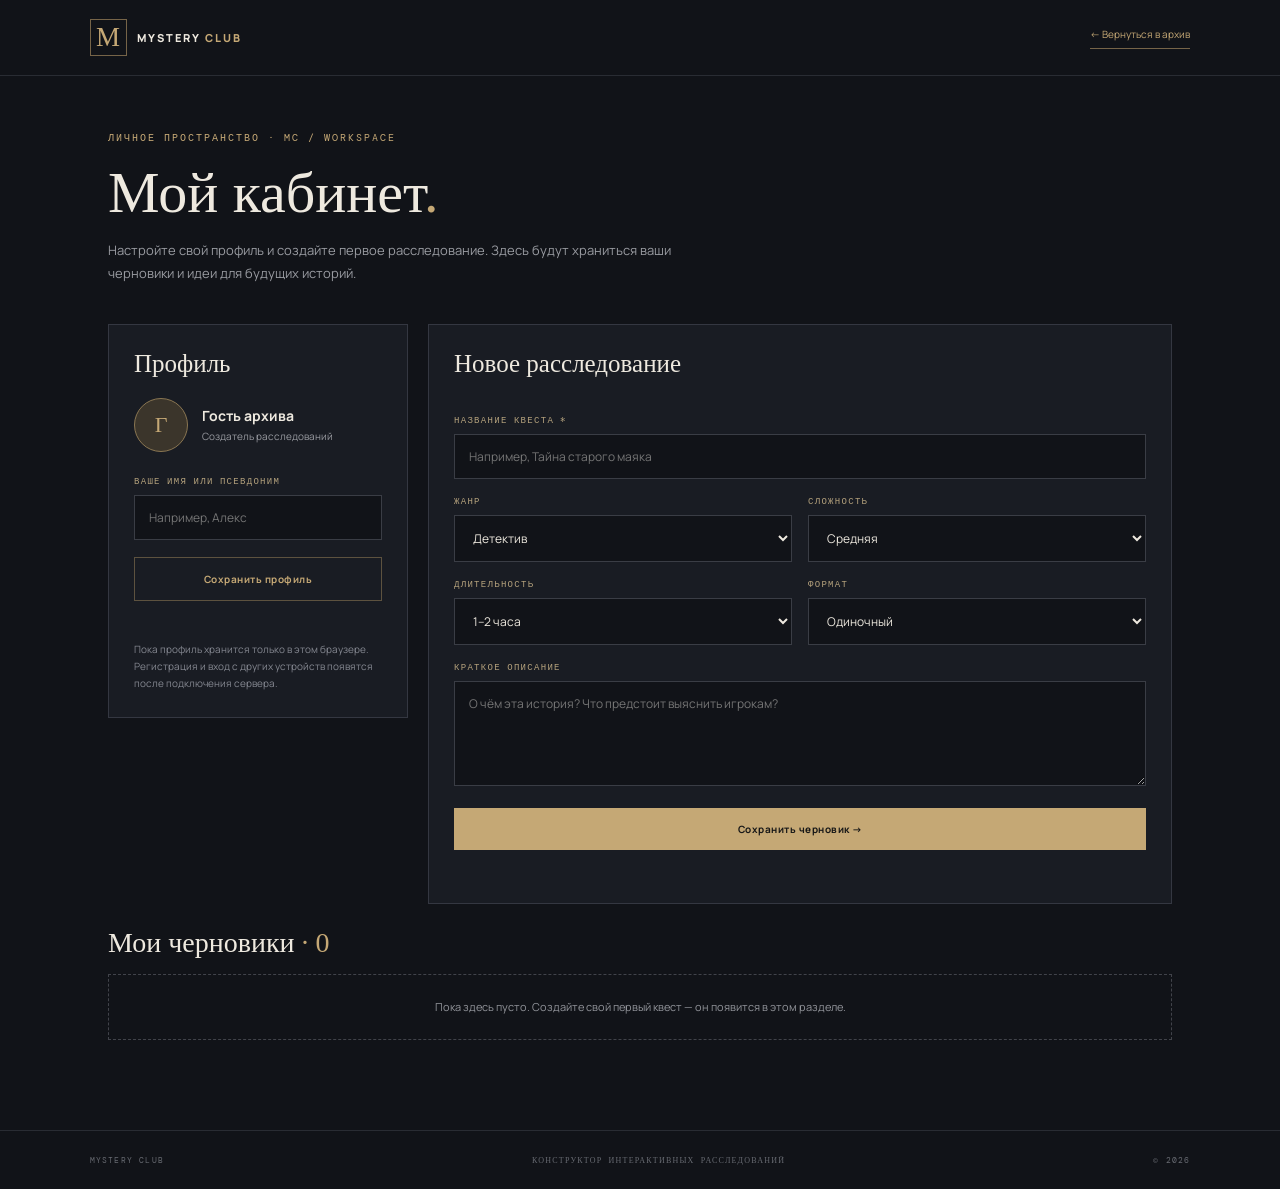
==== workspace/index.html @ 59285445 "Add personal workspace and quest draft builder" ====
<!doctype html>
<html lang="ru">
<head>
<meta charset="UTF-8">
<meta name="viewport" content="width=device-width, initial-scale=1">
<meta name="theme-color" content="#111318">
<title>Мой кабинет — Mystery Club</title>
<link rel="preconnect" href="https://fonts.googleapis.com">
<link rel="preconnect" href="https://fonts.gstatic.com" crossorigin>
<link href="https://fonts.googleapis.com/css2?family=DM+Mono:wght@400;500&family=Manrope:wght@400;500;600;700;800&display=swap" rel="stylesheet">
<style>
:root{--bg:#111318;--panel:#191c23;--panel2:#20242d;--text:#eee9df;--muted:#999ba1;--gold:#c5a875;--line:#343741;--serif:Georgia,'Times New Roman',serif}
*{box-sizing:border-box}body{margin:0;background:var(--bg);color:var(--text);font-family:Manrope,Arial,sans-serif}
.top{height:76px;padding:0 7%;display:flex;align-items:center;justify-content:space-between;border-bottom:1px solid #292c33}
.brand{display:flex;gap:10px;align-items:center;color:var(--text);text-decoration:none}.mark{width:37px;height:37px;border:1px solid #766448;color:var(--gold);display:grid;place-items:center;font:27px Georgia}.brand-name{font-size:11px;font-weight:800;letter-spacing:2px}.brand-name span{color:var(--gold);margin-left:4px}
.back{font-size:10px;color:var(--gold);text-decoration:none;border-bottom:1px solid #766448;padding-bottom:7px}
main{max-width:1120px;margin:auto;padding:55px 28px 90px}.eyebrow{font:10px 'DM Mono',monospace;letter-spacing:2px;color:var(--gold)}
h1{font:clamp(38px,6vw,58px) Georgia,serif;font-weight:400;margin:15px 0 10px}.intro{color:var(--muted);font-size:13px;line-height:1.8;max-width:620px;margin-bottom:38px}
.layout{display:grid;grid-template-columns:300px 1fr;gap:20px;align-items:start}.panel{background:var(--panel);border:1px solid var(--line);padding:25px}.panel h2{font:25px Georgia,serif;font-weight:400;margin:0 0 20px}.profile-top{display:flex;gap:14px;align-items:center;margin-bottom:23px}.avatar{width:54px;height:54px;border-radius:50%;background:#3b352b;border:1px solid #8a7652;display:grid;place-items:center;color:var(--gold);font:22px Georgia}.profile-name{font-size:14px;font-weight:700}.profile-note{font-size:10px;color:var(--muted);margin-top:4px}
label{display:block;font:9px 'DM Mono',monospace;letter-spacing:1.3px;color:#b5a27d;margin:16px 0 8px}
input,textarea,select{width:100%;background:#111318;border:1px solid #3a3d45;color:var(--text);padding:13px 14px;font:12px Manrope,Arial;outline:none;border-radius:0}
input:focus,textarea:focus,select:focus{border-color:var(--gold)}textarea{min-height:105px;resize:vertical}select{color-scheme:dark}
button{border:0;cursor:pointer;font:700 10px Manrope,Arial;letter-spacing:.5px;padding:14px 17px}
.primary{background:var(--gold);color:#171717}.secondary{background:transparent;border:1px solid #5d523f;color:var(--gold)}
.full{width:100%;margin-top:17px}.form-grid{display:grid;grid-template-columns:1fr 1fr;gap:0 16px}.span2{grid-column:1/-1}
.hint{font-size:10px;color:#858891;line-height:1.7;margin:12px 0 0}
.status{min-height:18px;color:#c5a875;font-size:11px;margin-top:10px}
.saved{margin-top:22px}.saved h2{margin-bottom:15px}.quest{border:1px solid #393c44;padding:16px;margin-top:10px;background:#15171d}.quest-head{display:flex;justify-content:space-between;gap:12px}.quest-title{font:20px Georgia,serif}.quest-meta{font:8px 'DM Mono';color:var(--gold);letter-spacing:1px;margin-top:8px}.quest-desc{font-size:11px;line-height:1.7;color:#a5a6aa;margin:12px 0}.delete{background:transparent;border:1px solid #5b4140;color:#c58f83;padding:7px 10px;font-size:9px;align-self:flex-start}.empty{border:1px dashed #41434a;padding:22px;color:#92949a;font-size:11px;line-height:1.8;text-align:center}
footer{border-top:1px solid #292c33;padding:24px 7%;color:#686b72;font:8px 'DM Mono';letter-spacing:1.2px;display:flex;justify-content:space-between}
@media(max-width:760px){.top{padding:0 6%;height:68px}main{padding:40px 6% 65px}.layout{grid-template-columns:1fr}.panel{padding:21px}.form-grid{grid-template-columns:1fr}.span2{grid-column:auto}footer{gap:10px;flex-wrap:wrap}}
</style>
</head>
<body>
<header class="top"><a class="brand" href="../"><span class="mark">M</span><span class="brand-name">MYSTERY<span>CLUB</span></span></a><a class="back" href="../">← Вернуться в архив</a></header>
<main>
<div class="eyebrow">ЛИЧНОЕ ПРОСТРАНСТВО · MC / WORKSPACE</div>
<h1>Мой кабинет<span style="color:var(--gold)">.</span></h1>
<p class="intro">Настройте свой профиль и создайте первое расследование. Здесь будут храниться ваши черновики и идеи для будущих историй.</p>
<div class="layout">
<section class="panel">
<h2>Профиль</h2>
<div class="profile-top"><div class="avatar" id="avatar">Г</div><div><div class="profile-name" id="profileDisplay">Гость архива</div><div class="profile-note">Создатель расследований</div></div></div>
<form id="profileForm"><label for="displayName">ВАШЕ ИМЯ ИЛИ ПСЕВДОНИМ</label><input id="displayName" maxlength="32" placeholder="Например, Алекс" autocomplete="nickname"><button class="secondary full" type="submit">Сохранить профиль</button><div class="status" id="profileStatus" aria-live="polite"></div></form>
<p class="hint">Пока профиль хранится только в этом браузере. Регистрация и вход с других устройств появятся после подключения сервера.</p>
</section>
<section class="panel">
<h2>Новое расследование</h2>
<form id="questForm">
<div class="form-grid">
<div class="span2"><label for="questTitle">НАЗВАНИЕ КВЕСТА *</label><input id="questTitle" maxlength="70" required placeholder="Например, Тайна старого маяка"></div>
<div><label for="genre">ЖАНР</label><select id="genre"><option>Детектив</option><option>Мистика</option><option>Историческое расследование</option><option>Приключение</option><option>Триллер</option><option>Другое</option></select></div>
<div><label for="difficulty">СЛОЖНОСТЬ</label><select id="difficulty"><option>Лёгкая</option><option selected>Средняя</option><option>Сложная</option></select></div>
<div><label for="duration">ДЛИТЕЛЬНОСТЬ</label><select id="duration"><option>До 30 минут</option><option>30–60 минут</option><option selected>1–2 часа</option><option>2–3 часа</option><option>Более 3 часов</option></select></div>
<div><label for="format">ФОРМАТ</label><select id="format"><option>Одиночный</option><option>Для компании</option><option>Командный</option></select></div>
<div class="span2"><label for="description">КРАТКОЕ ОПИСАНИЕ</label><textarea id="description" maxlength="700" placeholder="О чём эта история? Что предстоит выяснить игрокам?"></textarea></div>
</div>
<button class="primary full" type="submit">Сохранить черновик <span>→</span></button><div class="status" id="questStatus" aria-live="polite"></div>
</form>
</section>
</div>
<section class="saved"><h2 style="font:28px Georgia,serif;font-weight:400">Мои черновики <span style="color:var(--gold)" id="questCount">· 0</span></h2><div id="questList"><div class="empty">Пока здесь пусто. Создайте свой первый квест — он появится в этом разделе.</div></div></section>
</main>
<footer><span>MYSTERY CLUB</span><span>КОНСТРУКТОР ИНТЕРАКТИВНЫХ РАССЛЕДОВАНИЙ</span><span>© 2026</span></footer>
<script>
(function(){
const $=id=>document.getElementById(id);
const safeParse=(key,fallback)=>{try{return JSON.parse(localStorage.getItem(key))??fallback}catch{return fallback}};
const profile=safeParse('mc_profile',{name:'Гость архива'});
const quests=safeParse('mc_quests',[]);
function initials(name){return (name.trim()[0]||'Г').toLocaleUpperCase('ru')}
function renderProfile(){const name=profile.name||'Гость архива';$('profileDisplay').textContent=name;$('avatar').textContent=initials(name);$('displayName').value=name==='Гость архива'?'':name}
function renderQuests(){
$('questCount').textContent='· '+quests.length;
const list=$('questList');
if(!quests.length){list.innerHTML='<div class="empty">Пока здесь пусто. Создайте свой первый квест — он появится в этом разделе.</div>';return}
list.replaceChildren();
quests.forEach((q,index)=>{
const card=document.createElement('article');card.className='quest';
const head=document.createElement('div');head.className='quest-head';
const title=document.createElement('div');title.className='quest-title';title.textContent=q.title;
const del=document.createElement('button');del.className='delete';del.type='button';del.textContent='Удалить';del.addEventListener('click',()=>{quests.splice(index,1);localStorage.setItem('mc_quests',JSON.stringify(quests));renderQuests()});
head.append(title,del);
const meta=document.createElement('div');meta.className='quest-meta';meta.textContent=[q.genre,q.difficulty,q.duration,q.format].join(' · ');
card.append(head,meta);
if(q.description){const desc=document.createElement('p');desc.className='quest-desc';desc.textContent=q.description;card.append(desc)}
list.append(card);
});
}
$('profileForm').addEventListener('submit',e=>{e.preventDefault();const name=$('displayName').value.trim()||'Гость архива';profile.name=name;localStorage.setItem('mc_profile',JSON.stringify(profile));renderProfile();$('profileStatus').textContent='Профиль сохранён в этом браузере.'});
$('questForm').addEventListener('submit',e=>{e.preventDefault();const title=$('questTitle').value.trim();if(!title)return;quests.unshift({title,genre:$('genre').value,difficulty:$('difficulty').value,duration:$('duration').value,format:$('format').value,description:$('description').value.trim(),createdAt:new Date().toISOString()});localStorage.setItem('mc_quests',JSON.stringify(quests));$('questForm').reset();$('questStatus').textContent='Черновик сохранён.';renderQuests()});
renderProfile();renderQuests();
})();
</script>
</body>
</html>
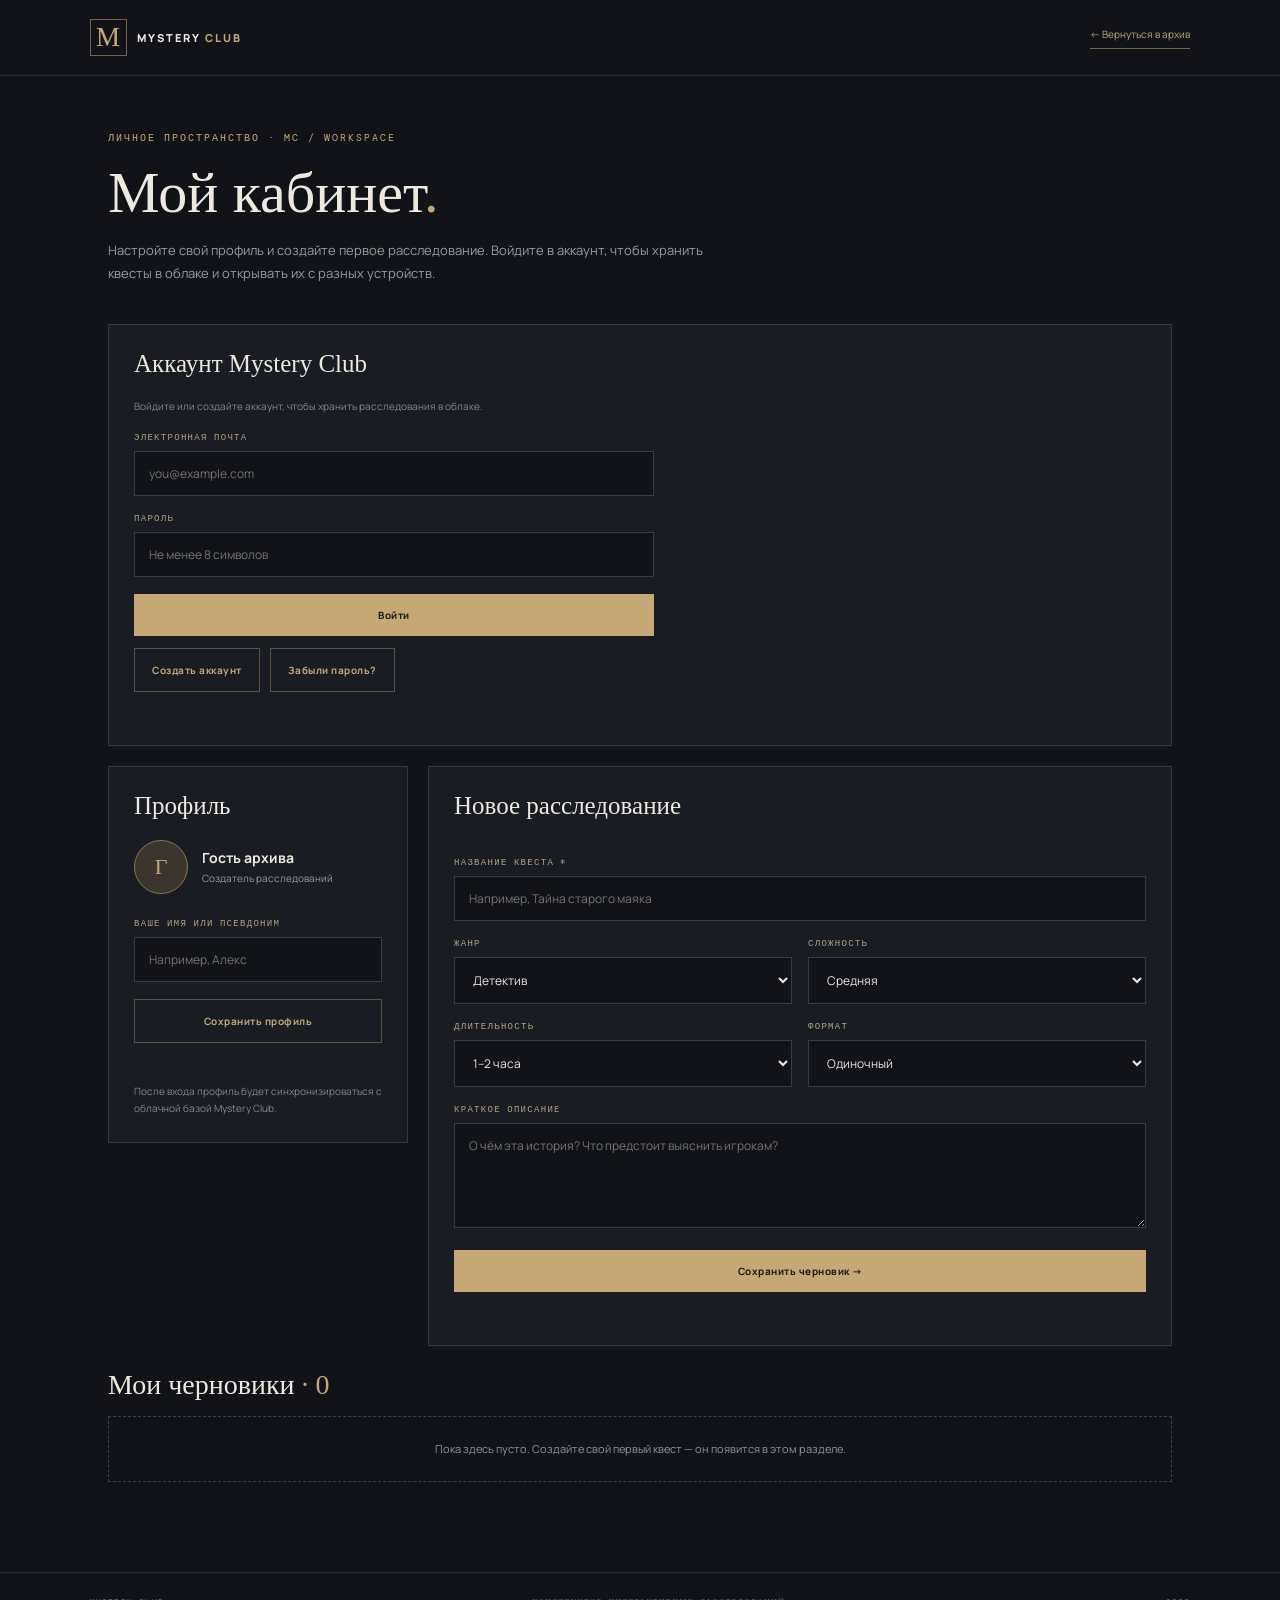
==== commit 810a8a53: "Connect workspace to Supabase authentication and cloud drafts" ====
--- a/workspace/index.html
+++ b/workspace/index.html
@@ -16,7 +16,7 @@
 .back{font-size:10px;color:var(--gold);text-decoration:none;border-bottom:1px solid #766448;padding-bottom:7px}
 main{max-width:1120px;margin:auto;padding:55px 28px 90px}.eyebrow{font:10px 'DM Mono',monospace;letter-spacing:2px;color:var(--gold)}
 h1{font:clamp(38px,6vw,58px) Georgia,serif;font-weight:400;margin:15px 0 10px}.intro{color:var(--muted);font-size:13px;line-height:1.8;max-width:620px;margin-bottom:38px}
-.layout{display:grid;grid-template-columns:300px 1fr;gap:20px;align-items:start}.panel{background:var(--panel);border:1px solid var(--line);padding:25px}.panel h2{font:25px Georgia,serif;font-weight:400;margin:0 0 20px}.profile-top{display:flex;gap:14px;align-items:center;margin-bottom:23px}.avatar{width:54px;height:54px;border-radius:50%;background:#3b352b;border:1px solid #8a7652;display:grid;place-items:center;color:var(--gold);font:22px Georgia}.profile-name{font-size:14px;font-weight:700}.profile-note{font-size:10px;color:var(--muted);margin-top:4px}
+.auth-panel{margin-bottom:20px}.auth-panel form{max-width:520px}.auth-actions{display:flex;gap:10px;flex-wrap:wrap;margin-top:12px}.auth-actions button{margin-top:0}.layout{display:grid;grid-template-columns:300px 1fr;gap:20px;align-items:start}.panel{background:var(--panel);border:1px solid var(--line);padding:25px}.panel h2{font:25px Georgia,serif;font-weight:400;margin:0 0 20px}.profile-top{display:flex;gap:14px;align-items:center;margin-bottom:23px}.avatar{width:54px;height:54px;border-radius:50%;background:#3b352b;border:1px solid #8a7652;display:grid;place-items:center;color:var(--gold);font:22px Georgia}.profile-name{font-size:14px;font-weight:700}.profile-note{font-size:10px;color:var(--muted);margin-top:4px}
 label{display:block;font:9px 'DM Mono',monospace;letter-spacing:1.3px;color:#b5a27d;margin:16px 0 8px}
 input,textarea,select{width:100%;background:#111318;border:1px solid #3a3d45;color:var(--text);padding:13px 14px;font:12px Manrope,Arial;outline:none;border-radius:0}
 input:focus,textarea:focus,select:focus{border-color:var(--gold)}textarea{min-height:105px;resize:vertical}select{color-scheme:dark}
@@ -35,13 +35,28 @@
 <main>
 <div class="eyebrow">ЛИЧНОЕ ПРОСТРАНСТВО · MC / WORKSPACE</div>
 <h1>Мой кабинет<span style="color:var(--gold)">.</span></h1>
-<p class="intro">Настройте свой профиль и создайте первое расследование. Здесь будут храниться ваши черновики и идеи для будущих историй.</p>
+<p class="intro">Настройте свой профиль и создайте первое расследование. Войдите в аккаунт, чтобы хранить квесты в облаке и открывать их с разных устройств.</p>
+
+<section class="panel auth-panel" id="authPanel">
+<h2>Аккаунт Mystery Club</h2>
+<p class="hint" id="authIntro">Войдите или создайте аккаунт, чтобы хранить расследования в облаке.</p>
+<form id="authForm">
+<div id="nameField" hidden><label for="authName">ИМЯ ИЛИ ПСЕВДОНИМ</label><input id="authName" maxlength="32" autocomplete="nickname" placeholder="Например, Алекс"></div>
+<label for="authEmail">ЭЛЕКТРОННАЯ ПОЧТА</label><input id="authEmail" type="email" required autocomplete="email" placeholder="you@example.com">
+<label for="authPassword">ПАРОЛЬ</label><input id="authPassword" type="password" required minlength="8" autocomplete="current-password" placeholder="Не менее 8 символов">
+<button class="primary full" id="authSubmit" type="submit">Войти</button>
+</form>
+<div class="auth-actions"><button class="secondary" id="switchAuth" type="button">Создать аккаунт</button><button class="secondary" id="forgotPassword" type="button">Забыли пароль?</button></div>
+<div class="status" id="authStatus" aria-live="polite"></div>
+<div id="signedIn" hidden><p class="hint" id="signedInText"></p><button class="secondary" id="signOut" type="button">Выйти из аккаунта</button></div>
+<div id="passwordResetBox" hidden><label for="newPassword">НОВЫЙ ПАРОЛЬ</label><input id="newPassword" type="password" minlength="8" placeholder="Не менее 8 символов"><button class="primary full" id="saveNewPassword" type="button">Сохранить новый пароль</button></div>
+</section>
 <div class="layout">
 <section class="panel">
 <h2>Профиль</h2>
 <div class="profile-top"><div class="avatar" id="avatar">Г</div><div><div class="profile-name" id="profileDisplay">Гость архива</div><div class="profile-note">Создатель расследований</div></div></div>
 <form id="profileForm"><label for="displayName">ВАШЕ ИМЯ ИЛИ ПСЕВДОНИМ</label><input id="displayName" maxlength="32" placeholder="Например, Алекс" autocomplete="nickname"><button class="secondary full" type="submit">Сохранить профиль</button><div class="status" id="profileStatus" aria-live="polite"></div></form>
-<p class="hint">Пока профиль хранится только в этом браузере. Регистрация и вход с других устройств появятся после подключения сервера.</p>
+<p class="hint">После входа профиль будет синхронизироваться с облачной базой Mystery Club.</p>
 </section>
 <section class="panel">
 <h2>Новое расследование</h2>
@@ -61,35 +76,201 @@
 <section class="saved"><h2 style="font:28px Georgia,serif;font-weight:400">Мои черновики <span style="color:var(--gold)" id="questCount">· 0</span></h2><div id="questList"><div class="empty">Пока здесь пусто. Создайте свой первый квест — он появится в этом разделе.</div></div></section>
 </main>
 <footer><span>MYSTERY CLUB</span><span>КОНСТРУКТОР ИНТЕРАКТИВНЫХ РАССЛЕДОВАНИЙ</span><span>© 2026</span></footer>
-<script>
-(function(){
-const $=id=>document.getElementById(id);
-const safeParse=(key,fallback)=>{try{return JSON.parse(localStorage.getItem(key))??fallback}catch{return fallback}};
-const profile=safeParse('mc_profile',{name:'Гость архива'});
-const quests=safeParse('mc_quests',[]);
-function initials(name){return (name.trim()[0]||'Г').toLocaleUpperCase('ru')}
-function renderProfile(){const name=profile.name||'Гость архива';$('profileDisplay').textContent=name;$('avatar').textContent=initials(name);$('displayName').value=name==='Гость архива'?'':name}
-function renderQuests(){
-$('questCount').textContent='· '+quests.length;
-const list=$('questList');
-if(!quests.length){list.innerHTML='<div class="empty">Пока здесь пусто. Создайте свой первый квест — он появится в этом разделе.</div>';return}
-list.replaceChildren();
-quests.forEach((q,index)=>{
-const card=document.createElement('article');card.className='quest';
-const head=document.createElement('div');head.className='quest-head';
-const title=document.createElement('div');title.className='quest-title';title.textContent=q.title;
-const del=document.createElement('button');del.className='delete';del.type='button';del.textContent='Удалить';del.addEventListener('click',()=>{quests.splice(index,1);localStorage.setItem('mc_quests',JSON.stringify(quests));renderQuests()});
-head.append(title,del);
-const meta=document.createElement('div');meta.className='quest-meta';meta.textContent=[q.genre,q.difficulty,q.duration,q.format].join(' · ');
-card.append(head,meta);
-if(q.description){const desc=document.createElement('p');desc.className='quest-desc';desc.textContent=q.description;card.append(desc)}
-list.append(card);
-});
-}
-$('profileForm').addEventListener('submit',e=>{e.preventDefault();const name=$('displayName').value.trim()||'Гость архива';profile.name=name;localStorage.setItem('mc_profile',JSON.stringify(profile));renderProfile();$('profileStatus').textContent='Профиль сохранён в этом браузере.'});
-$('questForm').addEventListener('submit',e=>{e.preventDefault();const title=$('questTitle').value.trim();if(!title)return;quests.unshift({title,genre:$('genre').value,difficulty:$('difficulty').value,duration:$('duration').value,format:$('format').value,description:$('description').value.trim(),createdAt:new Date().toISOString()});localStorage.setItem('mc_quests',JSON.stringify(quests));$('questForm').reset();$('questStatus').textContent='Черновик сохранён.';renderQuests()});
-renderProfile();renderQuests();
-})();
+<script type="module">
+import { createClient } from 'https://esm.sh/@supabase/supabase-js@2';
+
+const SUPABASE_URL = 'https://vjhicnvyjmafojwzouig.supabase.co';
+const SUPABASE_PUBLISHABLE_KEY = 'sb_publishable_zI43V_w51Vaar7F0VOUWzQ_WKMDOcFH';
+const supabase = createClient(SUPABASE_URL, SUPABASE_PUBLISHABLE_KEY);
+const $ = id => document.getElementById(id);
+let session = null;
+let authMode = 'login';
+let quests = [];
+
+const safeParse = (key, fallback) => {
+  try { return JSON.parse(localStorage.getItem(key)) ?? fallback; }
+  catch { return fallback; }
+};
+let profile = safeParse('mc_profile', { name: 'Гость архива' });
+let localQuests = safeParse('mc_quests', []);
+
+function initials(name) { return (name.trim()[0] || 'Г').toLocaleUpperCase('ru'); }
+function renderProfile() {
+  const name = profile.name || 'Гость архива';
+  $('profileDisplay').textContent = name;
+  $('avatar').textContent = initials(name);
+  $('displayName').value = name === 'Гость архива' ? '' : name;
+}
+function renderQuests() {
+  $('questCount').textContent = '· ' + quests.length;
+  const list = $('questList');
+  if (!quests.length) {
+    list.innerHTML = '<div class="empty">Пока здесь пусто. Создайте свой первый квест — он появится в этом разделе.</div>';
+    return;
+  }
+  list.replaceChildren();
+  quests.forEach(q => {
+    const card = document.createElement('article'); card.className = 'quest';
+    const head = document.createElement('div'); head.className = 'quest-head';
+    const title = document.createElement('div'); title.className = 'quest-title'; title.textContent = q.title;
+    const del = document.createElement('button'); del.className = 'delete'; del.type = 'button'; del.textContent = 'Удалить';
+    del.addEventListener('click', async () => {
+      if (session) {
+        const { error } = await supabase.from('quests').delete().eq('id', q.id).eq('user_id', session.user.id);
+        if (error) { $('questStatus').textContent = 'Не удалось удалить: ' + error.message; return; }
+      } else {
+        localQuests = localQuests.filter(x => x.id !== q.id);
+        localStorage.setItem('mc_quests', JSON.stringify(localQuests));
+      }
+      quests = quests.filter(x => x.id !== q.id);
+      renderQuests();
+      $('questStatus').textContent = 'Черновик удалён.';
+    });
+    head.append(title, del);
+    const meta = document.createElement('div'); meta.className = 'quest-meta';
+    meta.textContent = [q.genre, q.difficulty, q.duration, q.format].join(' · ');
+    card.append(head, meta);
+    if (q.description) { const desc = document.createElement('p'); desc.className = 'quest-desc'; desc.textContent = q.description; card.append(desc); }
+    list.append(card);
+  });
+}
+function showAuthState() {
+  $('authForm').hidden = !!session;
+  $('authActions').hidden = !!session;
+  $('signedIn').hidden = !session;
+  $('authIntro').hidden = !!session;
+  $('signedInText').textContent = session ? 'Вы вошли как ' + session.user.email + '. Черновики сохраняются в облаке.' : '';
+  $('authPanel').querySelector('h2').textContent = session ? 'Аккаунт подключён' : 'Аккаунт Mystery Club';
+}
+function setAuthMode(mode) {
+  authMode = mode;
+  $('nameField').hidden = mode !== 'signup';
+  $('authSubmit').textContent = mode === 'signup' ? 'Создать аккаунт' : 'Войти';
+  $('switchAuth').textContent = mode === 'signup' ? 'У меня уже есть аккаунт' : 'Создать аккаунт';
+  $('forgotPassword').hidden = mode === 'signup';
+}
+async function loadCloudData() {
+  const userId = session.user.id;
+  const displayName = session.user.user_metadata?.display_name || session.user.email?.split('@')[0] || 'Создатель';
+  const { data: profileRow, error: profileError } = await supabase.from('profiles')
+    .upsert({ id: userId, display_name: displayName, updated_at: new Date().toISOString() }, { onConflict: 'id', ignoreDuplicates: true })
+    .select('display_name').maybeSingle();
+  if (profileError) console.warn('Profile sync:', profileError.message);
+
+  const migrationKey = 'mc_migrated_' + userId;
+  if (!localStorage.getItem(migrationKey) && localQuests.length) {
+    const rows = localQuests.map(q => ({
+      user_id: userId, title: q.title, genre: q.genre, difficulty: q.difficulty,
+      duration: q.duration, format: q.format, description: q.description || ''
+    }));
+    const { error } = await supabase.from('quests').insert(rows);
+    if (!error) localStorage.setItem(migrationKey, 'yes');
+    else $('questStatus').textContent = 'Локальные черновики пока не перенесены: ' + error.message;
+  }
+  const { data, error } = await supabase.from('quests').select('*').eq('user_id', userId).order('created_at', { ascending: false });
+  if (error) { $('questStatus').textContent = 'Ошибка загрузки облачных черновиков: ' + error.message; return; }
+  quests = data || [];
+  const name = profileRow?.display_name || displayName;
+  profile = { name };
+  localStorage.setItem('mc_profile', JSON.stringify(profile));
+  renderProfile(); renderQuests();
+}
+async function applySession(nextSession) {
+  session = nextSession;
+  showAuthState();
+  if (session) {
+    await loadCloudData();
+  } else {
+    quests = localQuests;
+    renderProfile(); renderQuests();
+  }
+}
+
+$('authActions').hidden = false;
+setAuthMode('login');
+$('switchAuth').addEventListener('click', () => setAuthMode(authMode === 'login' ? 'signup' : 'login'));
+$('authForm').addEventListener('submit', async e => {
+  e.preventDefault();
+  $('authStatus').textContent = 'Подключаем аккаунт…';
+  const email = $('authEmail').value.trim();
+  const password = $('authPassword').value;
+  let result;
+  if (authMode === 'signup') {
+    result = await supabase.auth.signUp({
+      email, password,
+      options: { data: { display_name: $('authName').value.trim() || email.split('@')[0] },
+        emailRedirectTo: window.location.href.split('#')[0] }
+    });
+    if (!result.error && !result.data.session) {
+      $('authStatus').textContent = 'Аккаунт создан. Проверьте почту и подтвердите адрес, затем войдите.';
+      return;
+    }
+  } else {
+    result = await supabase.auth.signInWithPassword({ email, password });
+  }
+  if (result.error) { $('authStatus').textContent = 'Не получилось: ' + result.error.message; return; }
+  $('authStatus').textContent = 'Аккаунт подключён.';
+  await applySession(result.data.session);
+});
+$('forgotPassword').addEventListener('click', async () => {
+  const email = $('authEmail').value.trim();
+  if (!email) { $('authStatus').textContent = 'Сначала укажите электронную почту.'; return; }
+  const { error } = await supabase.auth.resetPasswordForEmail(email, { redirectTo: window.location.href.split('#')[0] });
+  $('authStatus').textContent = error ? 'Ошибка: ' + error.message : 'Письмо для восстановления отправлено. Проверьте почту.';
+});
+$('signOut').addEventListener('click', async () => {
+  const { error } = await supabase.auth.signOut();
+  if (error) { $('authStatus').textContent = 'Ошибка выхода: ' + error.message; return; }
+  $('authStatus').textContent = 'Вы вышли из аккаунта.';
+  await applySession(null);
+});
+$('saveNewPassword').addEventListener('click', async () => {
+  const password = $('newPassword').value;
+  if (password.length < 8) { $('authStatus').textContent = 'Пароль должен содержать не менее 8 символов.'; return; }
+  const { error } = await supabase.auth.updateUser({ password });
+  $('authStatus').textContent = error ? 'Не удалось обновить пароль: ' + error.message : 'Пароль обновлён.';
+  if (!error) $('passwordResetBox').hidden = true;
+});
+supabase.auth.onAuthStateChange(async (event, newSession) => {
+  if (event === 'PASSWORD_RECOVERY') $('passwordResetBox').hidden = false;
+  if (event === 'SIGNED_IN' || event === 'INITIAL_SESSION') await applySession(newSession);
+});
+$('profileForm').addEventListener('submit', async e => {
+  e.preventDefault();
+  const name = $('displayName').value.trim() || 'Гость архива';
+  if (session) {
+    const { error } = await supabase.from('profiles').upsert({ id: session.user.id, display_name: name, updated_at: new Date().toISOString() });
+    if (error) { $('profileStatus').textContent = 'Не удалось сохранить: ' + error.message; return; }
+    await supabase.auth.updateUser({ data: { display_name: name } });
+  }
+  profile = { name }; localStorage.setItem('mc_profile', JSON.stringify(profile));
+  renderProfile();
+  $('profileStatus').textContent = session ? 'Профиль сохранён в облаке.' : 'Профиль сохранён в этом браузере. Войдите, чтобы синхронизировать его.';
+});
+$('questForm').addEventListener('submit', async e => {
+  e.preventDefault();
+  const title = $('questTitle').value.trim();
+  if (!title) return;
+  const item = {
+    title, genre: $('genre').value, difficulty: $('difficulty').value,
+    duration: $('duration').value, format: $('format').value,
+    description: $('description').value.trim()
+  };
+  if (session) {
+    const { data, error } = await supabase.from('quests').insert({ ...item, user_id: session.user.id }).select().single();
+    if (error) { $('questStatus').textContent = 'Не удалось сохранить в облако: ' + error.message; return; }
+    quests.unshift(data);
+    $('questStatus').textContent = 'Черновик сохранён в облаке.';
+  } else {
+    item.id = crypto.randomUUID();
+    localQuests.unshift(item); quests = localQuests;
+    localStorage.setItem('mc_quests', JSON.stringify(localQuests));
+    $('questStatus').textContent = 'Черновик сохранён в этом браузере. Войдите, чтобы хранить его в облаке.';
+  }
+  $('questForm').reset(); renderQuests();
+});
+const { data: sessionData } = await supabase.auth.getSession();
+await applySession(sessionData.session);
 </script>
 </body>
 </html>
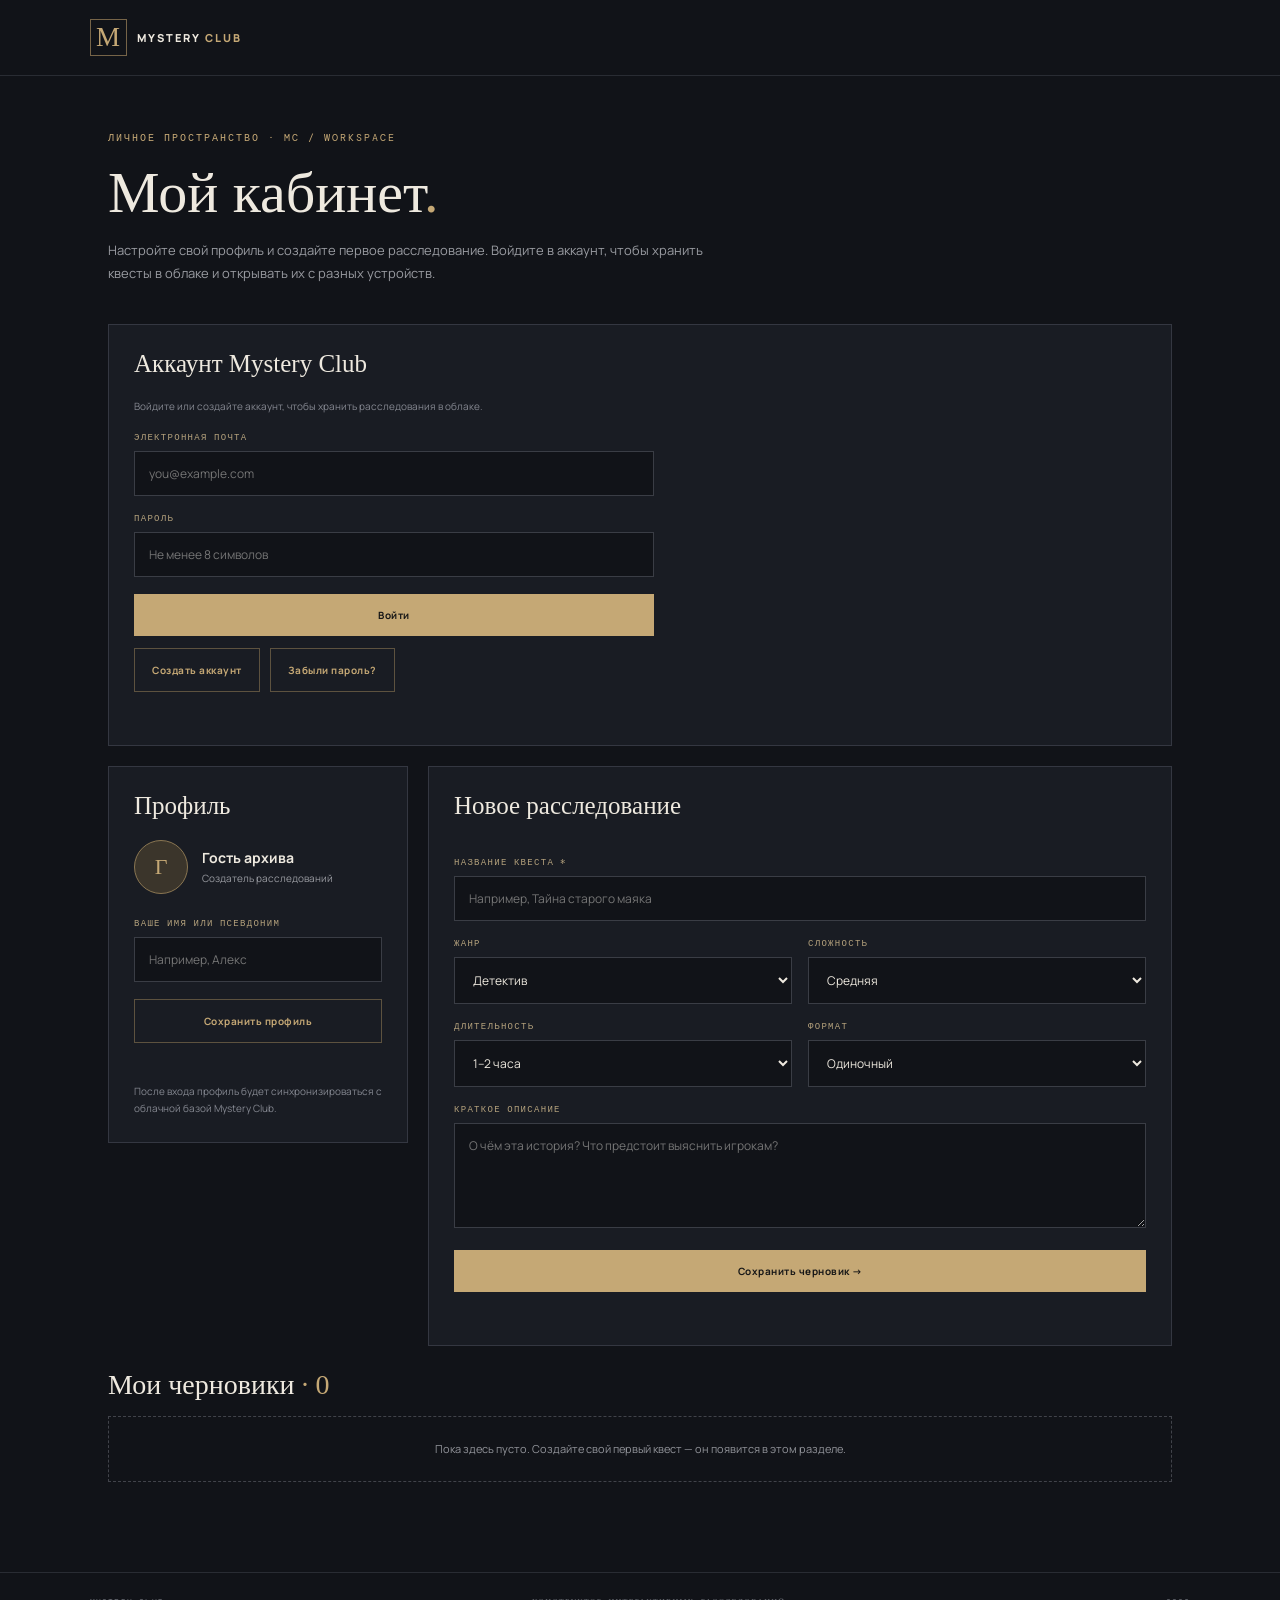
==== commit 785be94e: "Hide archive link until user signs in" ====
--- a/workspace/index.html
+++ b/workspace/index.html
@@ -31,7 +31,7 @@
 </style>
 </head>
 <body>
-<header class="top"><a class="brand" href="../"><span class="mark">M</span><span class="brand-name">MYSTERY<span>CLUB</span></span></a><a class="back" href="../">← Вернуться в архив</a></header>
+<header class="top"><a class="brand" href="../"><span class="mark">M</span><span class="brand-name">MYSTERY<span>CLUB</span></span></a><a class="back" id="backToArchive" href="../" hidden>← Вернуться в архив</a></header>
 <main>
 <div class="eyebrow">ЛИЧНОЕ ПРОСТРАНСТВО · MC / WORKSPACE</div>
 <h1>Мой кабинет<span style="color:var(--gold)">.</span></h1>
@@ -46,7 +46,7 @@
 <label for="authPassword">ПАРОЛЬ</label><input id="authPassword" type="password" required minlength="8" autocomplete="current-password" placeholder="Не менее 8 символов">
 <button class="primary full" id="authSubmit" type="submit">Войти</button>
 </form>
-<div class="auth-actions"><button class="secondary" id="switchAuth" type="button">Создать аккаунт</button><button class="secondary" id="forgotPassword" type="button">Забыли пароль?</button></div>
+<div class="auth-actions" id="authActions"><button class="secondary" id="switchAuth" type="button">Создать аккаунт</button><button class="secondary" id="forgotPassword" type="button">Забыли пароль?</button></div>
 <div class="status" id="authStatus" aria-live="polite"></div>
 <div id="signedIn" hidden><p class="hint" id="signedInText"></p><button class="secondary" id="signOut" type="button">Выйти из аккаунта</button></div>
 <div id="passwordResetBox" hidden><label for="newPassword">НОВЫЙ ПАРОЛЬ</label><input id="newPassword" type="password" minlength="8" placeholder="Не менее 8 символов"><button class="primary full" id="saveNewPassword" type="button">Сохранить новый пароль</button></div>
@@ -135,6 +135,7 @@
   });
 }
 function showAuthState() {
+  $('backToArchive').hidden = !session;
   $('authForm').hidden = !!session;
   $('authActions').hidden = !!session;
   $('signedIn').hidden = !session;
@@ -231,9 +232,10 @@
   $('authStatus').textContent = error ? 'Не удалось обновить пароль: ' + error.message : 'Пароль обновлён.';
   if (!error) $('passwordResetBox').hidden = true;
 });
-supabase.auth.onAuthStateChange(async (event, newSession) => {
+supabase.auth.onAuthStateChange((event, newSession) => {
   if (event === 'PASSWORD_RECOVERY') $('passwordResetBox').hidden = false;
-  if (event === 'SIGNED_IN' || event === 'INITIAL_SESSION') await applySession(newSession);
+  if (event === 'SIGNED_IN') { session = newSession; showAuthState(); void loadCloudData(); }
+  if (event === 'SIGNED_OUT') { session = null; showAuthState(); quests = localQuests; renderQuests(); }
 });
 $('profileForm').addEventListener('submit', async e => {
   e.preventDefault();
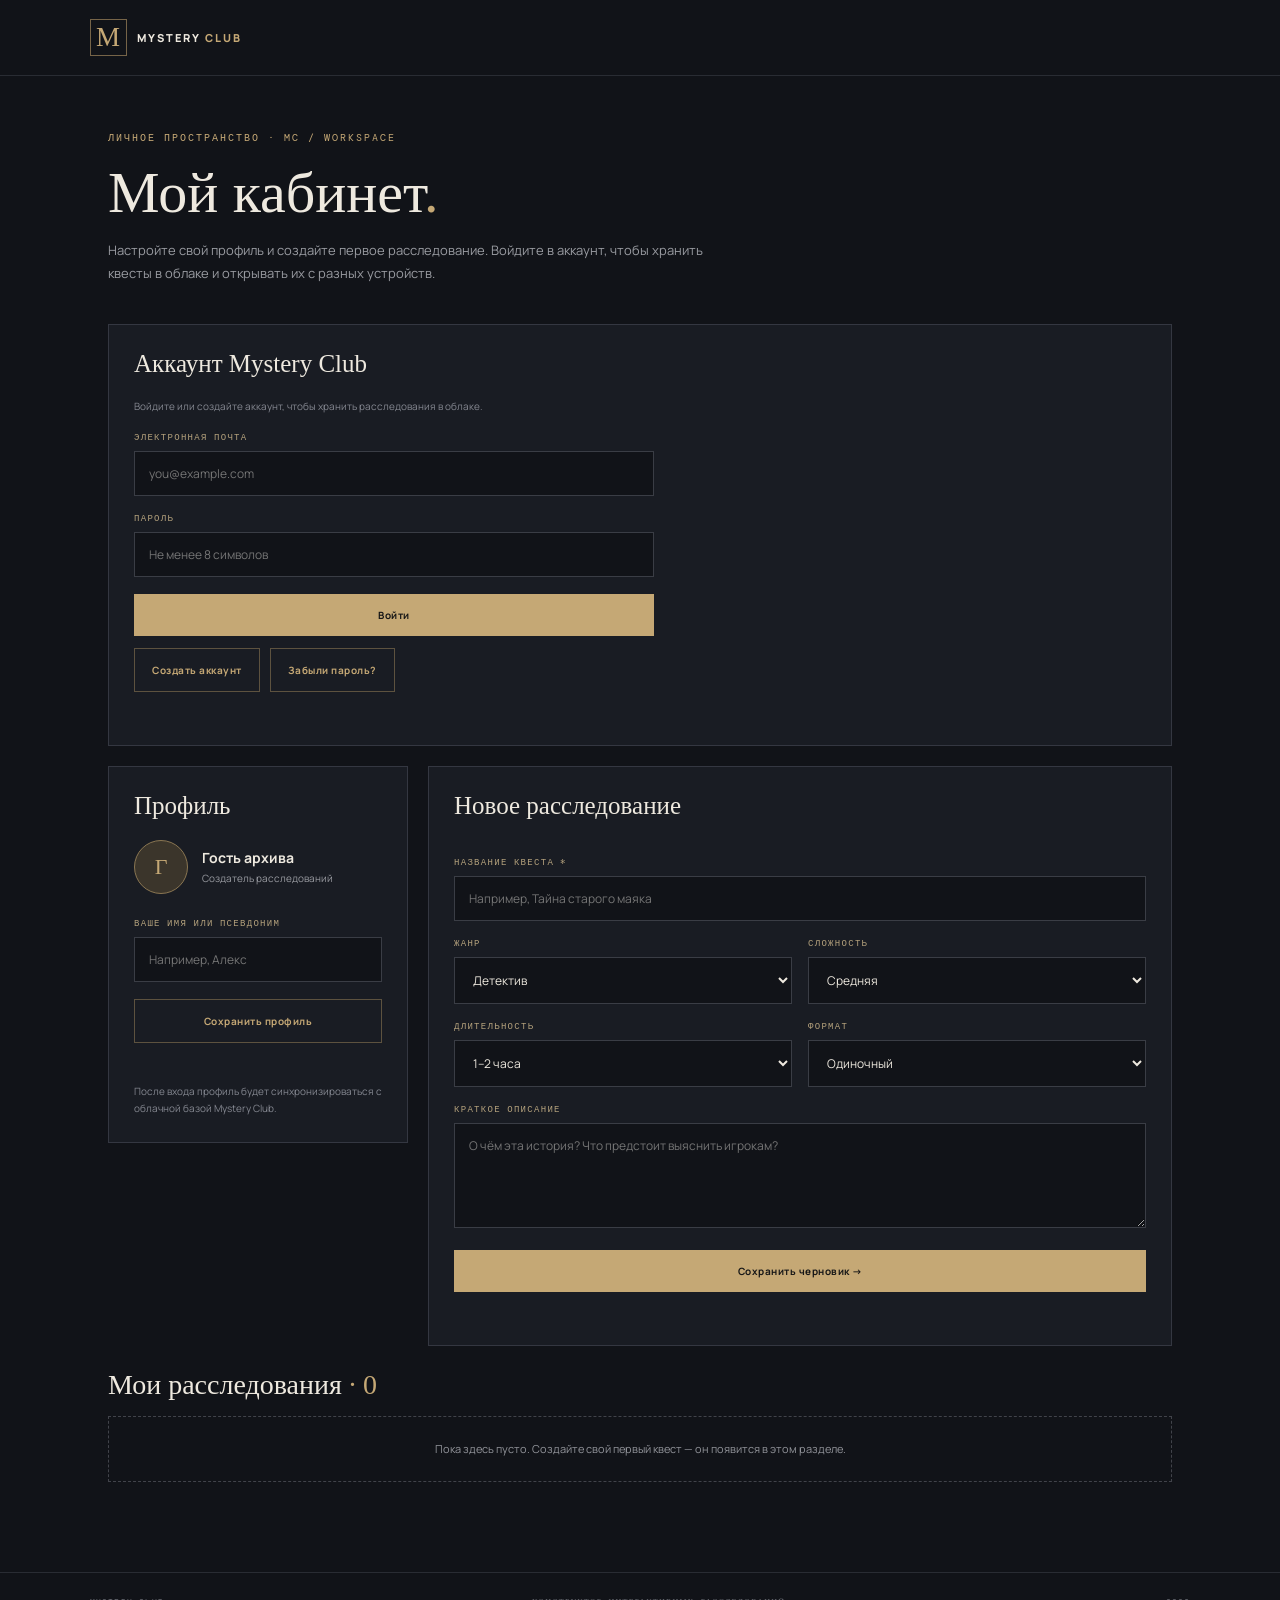
==== commit 6423bad0: "Remove community publishing controls from creator workspace" ====
--- a/workspace/index.html
+++ b/workspace/index.html
@@ -73,7 +73,7 @@
 </form>
 </section>
 </div>
-<section class="saved"><h2 style="font:28px Georgia,serif;font-weight:400">Мои черновики <span style="color:var(--gold)" id="questCount">· 0</span></h2><div id="questList"><div class="empty">Пока здесь пусто. Создайте свой первый квест — он появится в этом разделе.</div></div></section>
+<section class="saved"><h2 style="font:28px Georgia,serif;font-weight:400">Мои расследования <span style="color:var(--gold)" id="questCount">· 0</span></h2><div id="questList"><div class="empty">Пока здесь пусто. Создайте свой первый квест — он появится в этом разделе.</div></div></section>
 </main>
 <footer><span>MYSTERY CLUB</span><span>КОНСТРУКТОР ИНТЕРАКТИВНЫХ РАССЛЕДОВАНИЙ</span><span>© 2026</span></footer>
 <script type="module">
